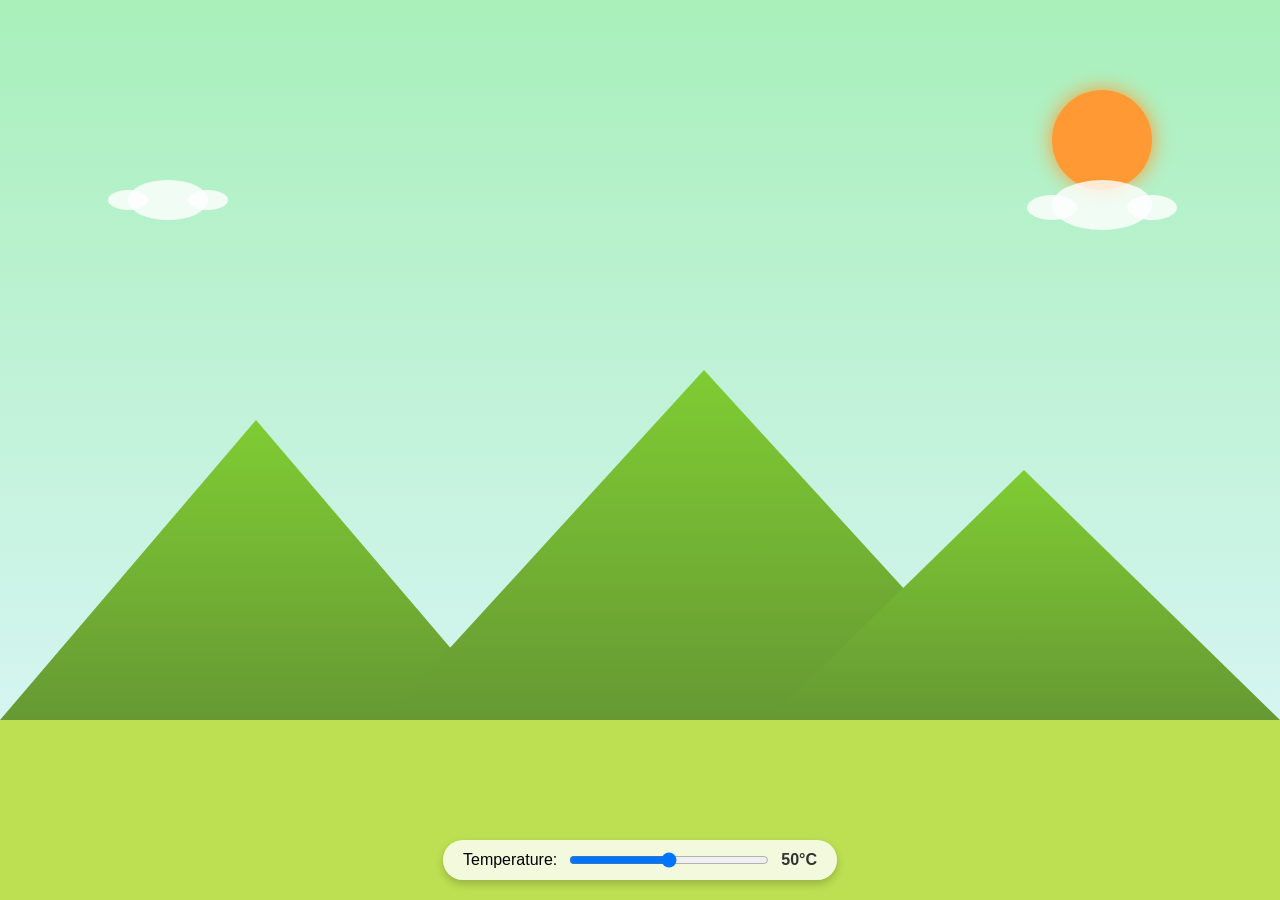
==== index.html @ 47628c14 "add new files" ====
<!DOCTYPE html>
<html lang="en">
<head>
    <meta charset="UTF-8">
    <meta name="viewport" content="width=device-width, initial-scale=1.0">
    <title>Temperature Adventure</title>
    <link rel="stylesheet" href="styles.css">
</head>
<body>
    <div class="scene">
        <div class="sky"></div>
        <div class="sun"></div>
        <div class="mountain mountain1"></div>
        <div class="mountain mountain2"></div>
        <div class="mountain mountain3"></div>
        <div class="landscape"></div>
        <div class="clouds">
            <div class="cloud cloud1"></div>
            <div class="cloud cloud2"></div>
        </div>
        <div class="snow" id="snow"></div>
        <div class="birds" id="birds">
            <div class="bird bird1">🐦</div>
            <div class="bird bird2">🐦</div>
        </div>
    </div>
    <div class="controls">
        <label for="temp-slider">Temperature:</label>
        <input type="range" id="temp-slider" min="0" max="100" value="50">
        <span id="temp-value">50°C</span>
    </div>
    <script src="script.js"></script>
</body>
</html>
---- styles.css ----
/* CSS Variables for dynamic colors */
:root {
    --sky-color: linear-gradient(to bottom, #87CEEB, #E0F6FF);
    --sun-color: #FFD700;
    --mountain-color1: #228B22;
    --mountain-color2: #32CD32;
    --mountain-color3: #006400;
    --landscape-color: #9ACD32;
    --cloud-color: rgba(255, 255, 255, 0.8);
    --snow-opacity: 0;
    --birds-opacity: 0;
}

body {
    margin: 0;
    padding: 0;
    font-family: 'Comic Sans MS', cursive, sans-serif;
    overflow: hidden;
    height: 100vh;
    display: flex;
    flex-direction: column;
    background: var(--sky-color);
    transition: background 0.5s ease;
}

.scene {
    flex: 1;
    position: relative;
    overflow: hidden;
}

.sky {
    position: absolute;
    top: 0;
    left: 0;
    width: 100%;
    height: 100%;
    background: var(--sky-color);
    transition: background 0.5s ease;
}

.sun {
    position: absolute;
    top: 10%;
    right: 10%;
    width: 100px;
    height: 100px;
    background: var(--sun-color);
    border-radius: 50%;
    box-shadow: 0 0 20px var(--sun-color);
    transition: background 0.5s ease, box-shadow 0.5s ease;
}

.mountain {
    position: absolute;
    bottom: 20%;
    background: linear-gradient(to top, var(--mountain-color1), var(--mountain-color2));
    clip-path: polygon(0% 100%, 50% 0%, 100% 100%);
    transition: background 0.5s ease;
}

.mountain1 {
    left: 0;
    width: 40%;
    height: 300px;
}

.mountain2 {
    left: 30%;
    width: 50%;
    height: 350px;
}

.mountain3 {
    left: 60%;
    width: 40%;
    height: 250px;
}

.landscape {
    position: absolute;
    bottom: 0;
    left: 0;
    width: 100%;
    height: 20%;
    background: var(--landscape-color);
    transition: background 0.5s ease;
}

.clouds {
    position: absolute;
    top: 20%;
    width: 100%;
    height: 20%;
}

.cloud {
    position: absolute;
    background: var(--cloud-color);
    border-radius: 50%;
    animation: float 10s ease-in-out infinite;
}

.cloud1 {
    left: 10%;
    width: 80px;
    height: 40px;
    animation-delay: 0s;
}

.cloud1::before {
    content: '';
    position: absolute;
    left: -20px;
    top: 10px;
    width: 40px;
    height: 20px;
    background: var(--cloud-color);
    border-radius: 50%;
}

.cloud1::after {
    content: '';
    position: absolute;
    right: -20px;
    top: 10px;
    width: 40px;
    height: 20px;
    background: var(--cloud-color);
    border-radius: 50%;
}

.cloud2 {
    right: 10%;
    width: 100px;
    height: 50px;
    animation-delay: 5s;
}

.cloud2::before {
    content: '';
    position: absolute;
    left: -25px;
    top: 15px;
    width: 50px;
    height: 25px;
    background: var(--cloud-color);
    border-radius: 50%;
}

.cloud2::after {
    content: '';
    position: absolute;
    right: -25px;
    top: 15px;
    width: 50px;
    height: 25px;
    background: var(--cloud-color);
    border-radius: 50%;
}

@keyframes float {
    0%, 100% { transform: translateX(0); }
    50% { transform: translateX(20px); }
}

.snow {
    position: absolute;
    top: 0;
    left: 0;
    width: 100%;
    height: 100%;
    opacity: var(--snow-opacity);
    transition: opacity 0.5s ease;
    pointer-events: none;
}

.snow::before {
    content: '❄️❄️❄️';
    position: absolute;
    top: 10%;
    left: 20%;
    font-size: 2em;
    animation: fall 5s linear infinite;
}

.snow::after {
    content: '❄️❄️❄️';
    position: absolute;
    top: 20%;
    right: 20%;
    font-size: 2em;
    animation: fall 7s linear infinite;
    animation-delay: 2s;
}

@keyframes fall {
    0% { transform: translateY(-100vh); }
    100% { transform: translateY(100vh); }
}

.birds {
    position: absolute;
    top: 30%;
    width: 100%;
    height: 20%;
    opacity: var(--birds-opacity);
    transition: opacity 0.5s ease;
}

.bird {
    position: absolute;
    font-size: 2em;
    animation: fly 8s ease-in-out infinite;
}

.bird1 {
    left: 5%;
    animation-delay: 0s;
}

.bird2 {
    right: 5%;
    animation-delay: 4s;
}

@keyframes fly {
    0%, 100% { transform: translateX(0) translateY(0); }
    25% { transform: translateX(50px) translateY(-20px); }
    50% { transform: translateX(100px) translateY(0); }
    75% { transform: translateX(150px) translateY(-20px); }
}

.controls {
    position: absolute;
    bottom: 20px;
    left: 50%;
    transform: translateX(-50%);
    display: flex;
    align-items: center;
    gap: 10px;
    background: rgba(255, 255, 255, 0.8);
    padding: 10px 20px;
    border-radius: 20px;
    box-shadow: 0 4px 8px rgba(0, 0, 0, 0.2);
}

#temp-slider {
    width: 200px;
    cursor: pointer;
}

#temp-value {
    font-weight: bold;
    color: #333;
}

/* Responsive */
@media (max-width: 768px) {
    .sun {
        width: 80px;
        height: 80px;
    }
    .mountain1 { height: 200px; }
    .mountain2 { height: 250px; }
    .mountain3 { height: 180px; }
    .controls {
        flex-direction: column;
        gap: 5px;
    }
    #temp-slider {
        width: 150px;
    }
}
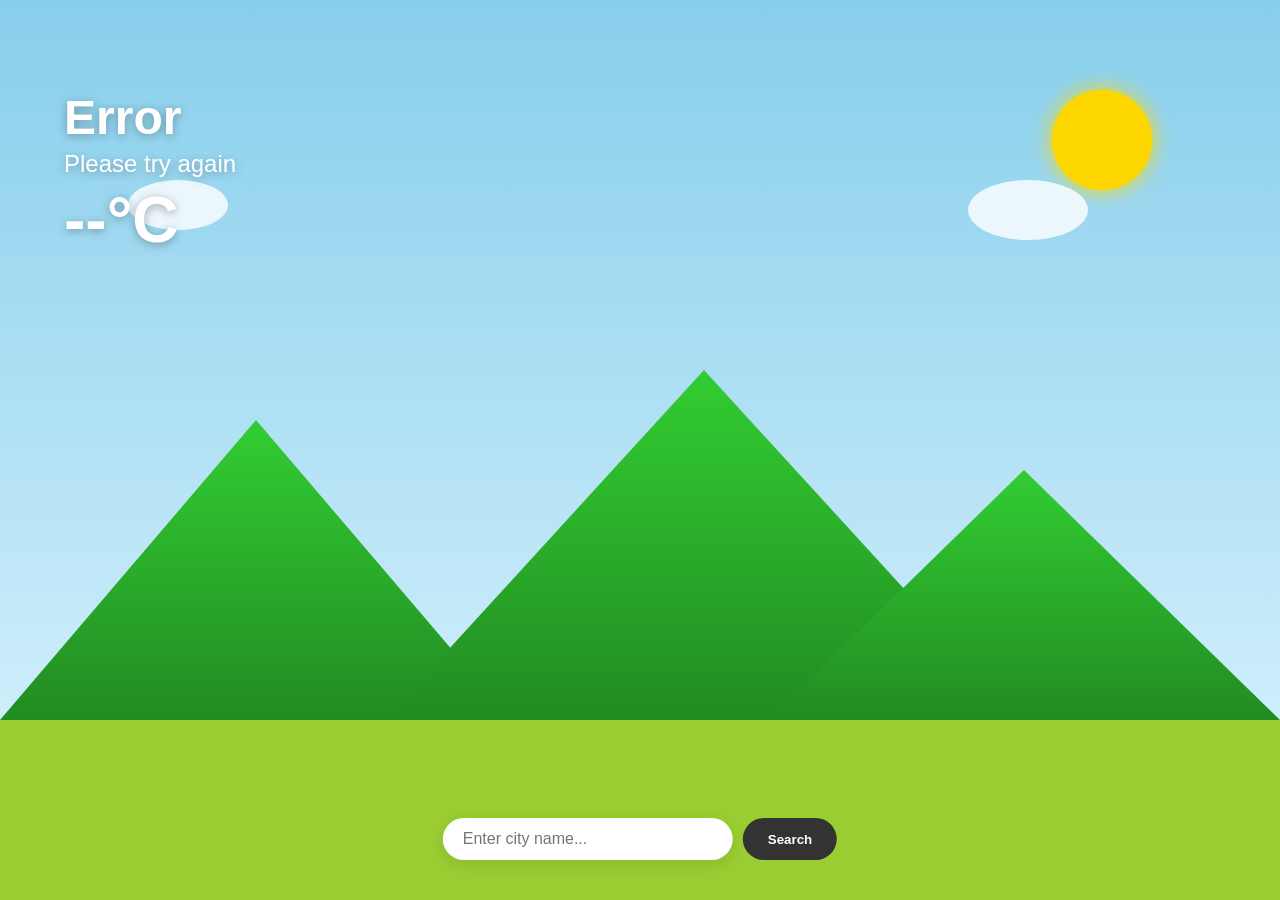
==== commit fa784fdc: "implement dynamic weather app with live API integration" ====
--- a/index.html
+++ b/index.html
@@ -24,10 +24,15 @@
             <div class="bird bird2">🐦</div>
         </div>
     </div>
-    <div class="controls">
-        <label for="temp-slider">Temperature:</label>
-        <input type="range" id="temp-slider" min="0" max="100" value="50">
-        <span id="temp-value">50°C</span>
+    <div class="weather-info" id="weather-info">
+        <h1 id="city-name">Loading...</h1>
+        <p id="weather-desc">Searching for clear skies</p>
+        <span id="temp-value">--°C</span>
+    </div>
+
+    <div class="search-container">
+        <input type="text" id="city-input" placeholder="Enter city name..." aria-label="City Name">
+        <button id="search-btn">Search</button>
     </div>
     <script src="script.js"></script>
 </body>
--- a/styles.css
+++ b/styles.css
@@ -2,6 +2,7 @@
 :root {
     --sky-color: linear-gradient(to bottom, #87CEEB, #E0F6FF);
     --sun-color: #FFD700;
+    --sun-shadow: 0 0 20px #FFD700;
     --mountain-color1: #228B22;
     --mountain-color2: #32CD32;
     --mountain-color3: #006400;
@@ -14,13 +15,13 @@
 body {
     margin: 0;
     padding: 0;
-    font-family: 'Comic Sans MS', cursive, sans-serif;
+    font-family: 'Segoe UI', Tahoma, Geneva, Verdana, sans-serif;
     overflow: hidden;
     height: 100vh;
     display: flex;
     flex-direction: column;
     background: var(--sky-color);
-    transition: background 0.5s ease;
+    transition: background 1s ease;
 }
 
 .scene {
@@ -36,7 +37,7 @@
     width: 100%;
     height: 100%;
     background: var(--sky-color);
-    transition: background 0.5s ease;
+    transition: background 1s ease;
 }
 
 .sun {
@@ -47,8 +48,8 @@
     height: 100px;
     background: var(--sun-color);
     border-radius: 50%;
-    box-shadow: 0 0 20px var(--sun-color);
-    transition: background 0.5s ease, box-shadow 0.5s ease;
+    box-shadow: var(--sun-shadow);
+    transition: background 1s ease, box-shadow 1s ease, top 2s ease;
 }
 
 .mountain {
@@ -56,7 +57,7 @@
     bottom: 20%;
     background: linear-gradient(to top, var(--mountain-color1), var(--mountain-color2));
     clip-path: polygon(0% 100%, 50% 0%, 100% 100%);
-    transition: background 0.5s ease;
+    transition: background 1s ease;
 }
 
 .mountain1 {
@@ -84,191 +85,143 @@
     width: 100%;
     height: 20%;
     background: var(--landscape-color);
-    transition: background 0.5s ease;
-}
-
-.clouds {
-    position: absolute;
-    top: 20%;
-    width: 100%;
-    height: 20%;
-}
-
-.cloud {
-    position: absolute;
-    background: var(--cloud-color);
-    border-radius: 50%;
-    animation: float 10s ease-in-out infinite;
-}
-
-.cloud1 {
-    left: 10%;
-    width: 80px;
-    height: 40px;
-    animation-delay: 0s;
-}
-
-.cloud1::before {
-    content: '';
-    position: absolute;
-    left: -20px;
-    top: 10px;
-    width: 40px;
-    height: 20px;
-    background: var(--cloud-color);
-    border-radius: 50%;
-}
-
-.cloud1::after {
-    content: '';
-    position: absolute;
-    right: -20px;
-    top: 10px;
-    width: 40px;
-    height: 20px;
-    background: var(--cloud-color);
-    border-radius: 50%;
-}
-
-.cloud2 {
-    right: 10%;
-    width: 100px;
-    height: 50px;
-    animation-delay: 5s;
-}
-
-.cloud2::before {
-    content: '';
-    position: absolute;
-    left: -25px;
-    top: 15px;
-    width: 50px;
-    height: 25px;
-    background: var(--cloud-color);
-    border-radius: 50%;
-}
-
-.cloud2::after {
-    content: '';
-    position: absolute;
-    right: -25px;
-    top: 15px;
-    width: 50px;
-    height: 25px;
-    background: var(--cloud-color);
-    border-radius: 50%;
-}
-
-@keyframes float {
-    0%, 100% { transform: translateX(0); }
-    50% { transform: translateX(20px); }
-}
-
-.snow {
-    position: absolute;
-    top: 0;
-    left: 0;
-    width: 100%;
-    height: 100%;
-    opacity: var(--snow-opacity);
-    transition: opacity 0.5s ease;
+    transition: background 1s ease;
+}
+
+/* Weather Info Overlay */
+.weather-info {
+    position: absolute;
+    top: 10%;
+    left: 5%;
+    color: white;
+    text-shadow: 0 2px 10px rgba(0,0,0,0.3);
     pointer-events: none;
-}
-
-.snow::before {
-    content: '❄️❄️❄️';
-    position: absolute;
-    top: 10%;
-    left: 20%;
-    font-size: 2em;
-    animation: fall 5s linear infinite;
-}
-
-.snow::after {
-    content: '❄️❄️❄️';
-    position: absolute;
-    top: 20%;
-    right: 20%;
-    font-size: 2em;
-    animation: fall 7s linear infinite;
-    animation-delay: 2s;
-}
-
-@keyframes fall {
-    0% { transform: translateY(-100vh); }
-    100% { transform: translateY(100vh); }
-}
-
-.birds {
-    position: absolute;
-    top: 30%;
-    width: 100%;
-    height: 20%;
-    opacity: var(--birds-opacity);
-    transition: opacity 0.5s ease;
-}
-
-.bird {
-    position: absolute;
-    font-size: 2em;
-    animation: fly 8s ease-in-out infinite;
-}
-
-.bird1 {
-    left: 5%;
-    animation-delay: 0s;
-}
-
-.bird2 {
-    right: 5%;
-    animation-delay: 4s;
-}
-
-@keyframes fly {
-    0%, 100% { transform: translateX(0) translateY(0); }
-    25% { transform: translateX(50px) translateY(-20px); }
-    50% { transform: translateX(100px) translateY(0); }
-    75% { transform: translateX(150px) translateY(-20px); }
-}
-
-.controls {
-    position: absolute;
-    bottom: 20px;
+    z-index: 10;
+}
+
+.weather-info h1 {
+    font-size: 3em;
+    margin: 0;
+}
+
+.weather-info p {
+    font-size: 1.5em;
+    margin: 5px 0;
+}
+
+#temp-value {
+    font-size: 4em;
+    font-weight: bold;
+}
+
+/* Search Container */
+.search-container {
+    position: absolute;
+    bottom: 40px;
     left: 50%;
     transform: translateX(-50%);
     display: flex;
-    align-items: center;
     gap: 10px;
-    background: rgba(255, 255, 255, 0.8);
-    padding: 10px 20px;
-    border-radius: 20px;
-    box-shadow: 0 4px 8px rgba(0, 0, 0, 0.2);
-}
-
-#temp-slider {
-    width: 200px;
+    z-index: 100;
+}
+
+#city-input {
+    padding: 12px 20px;
+    border-radius: 25px;
+    border: none;
+    width: 250px;
+    box-shadow: 0 4px 15px rgba(0,0,0,0.1);
+    font-size: 1rem;
+    outline: none;
+}
+
+#search-btn {
+    padding: 12px 25px;
+    border-radius: 25px;
+    border: none;
+    background: #333;
+    color: white;
     cursor: pointer;
-}
-
-#temp-value {
     font-weight: bold;
-    color: #333;
+    transition: background 0.3s;
+}
+
+#search-btn:hover {
+    background: #555;
+}
+
+/* Animations */
+.clouds {
+    position: absolute;
+    top: 20%;
+    width: 100%;
+    height: 20%;
+}
+
+.cloud {
+    position: absolute;
+    background: var(--cloud-color);
+    border-radius: 50%;
+    animation: float 15s ease-in-out infinite;
+}
+
+.cloud1 { left: 10%; width: 100px; height: 50px; }
+.cloud2 { right: 15%; width: 120px; height: 60px; animation-delay: 2s; }
+
+@keyframes float {
+    0%, 100% { transform: translateX(0); }
+    50% { transform: translateX(30px); }
+}
+
+.snow {
+    position: absolute;
+    top: 0;
+    left: 0;
+    width: 100%;
+    height: 100%;
+    opacity: var(--snow-opacity);
+    transition: opacity 1s ease;
+    pointer-events: none;
+}
+
+.snow::before, .snow::after {
+    content: '❄️';
+    position: absolute;
+    font-size: 2em;
+    animation: fall 10s linear infinite;
+}
+
+@keyframes fall {
+    0% { transform: translateY(-100px); opacity: 0; }
+    10% { opacity: 1; }
+    90% { opacity: 1; }
+    100% { transform: translateY(100vh); opacity: 0; }
+}
+
+.birds {
+    position: absolute;
+    top: 30%;
+    width: 100%;
+    height: 20%;
+    opacity: var(--birds-opacity);
+    transition: opacity 1s ease;
+}
+
+.bird {
+    position: absolute;
+    font-size: 2em;
+    animation: fly 10s ease-in-out infinite;
+}
+
+@keyframes fly {
+    0% { transform: translate(0, 0); }
+    50% { transform: translate(200px, -50px); }
+    100% { transform: translate(400px, 0); }
 }
 
 /* Responsive */
-@media (max-width: 768px) {
-    .sun {
-        width: 80px;
-        height: 80px;
-    }
-    .mountain1 { height: 200px; }
-    .mountain2 { height: 250px; }
-    .mountain3 { height: 180px; }
-    .controls {
-        flex-direction: column;
-        gap: 5px;
-    }
-    #temp-slider {
-        width: 150px;
-    }
-}+@media (max-width: 600px) {
+    .weather-info h1 { font-size: 2em; }
+    #temp-value { font-size: 3em; }
+    #city-input { width: 150px; }
+}
